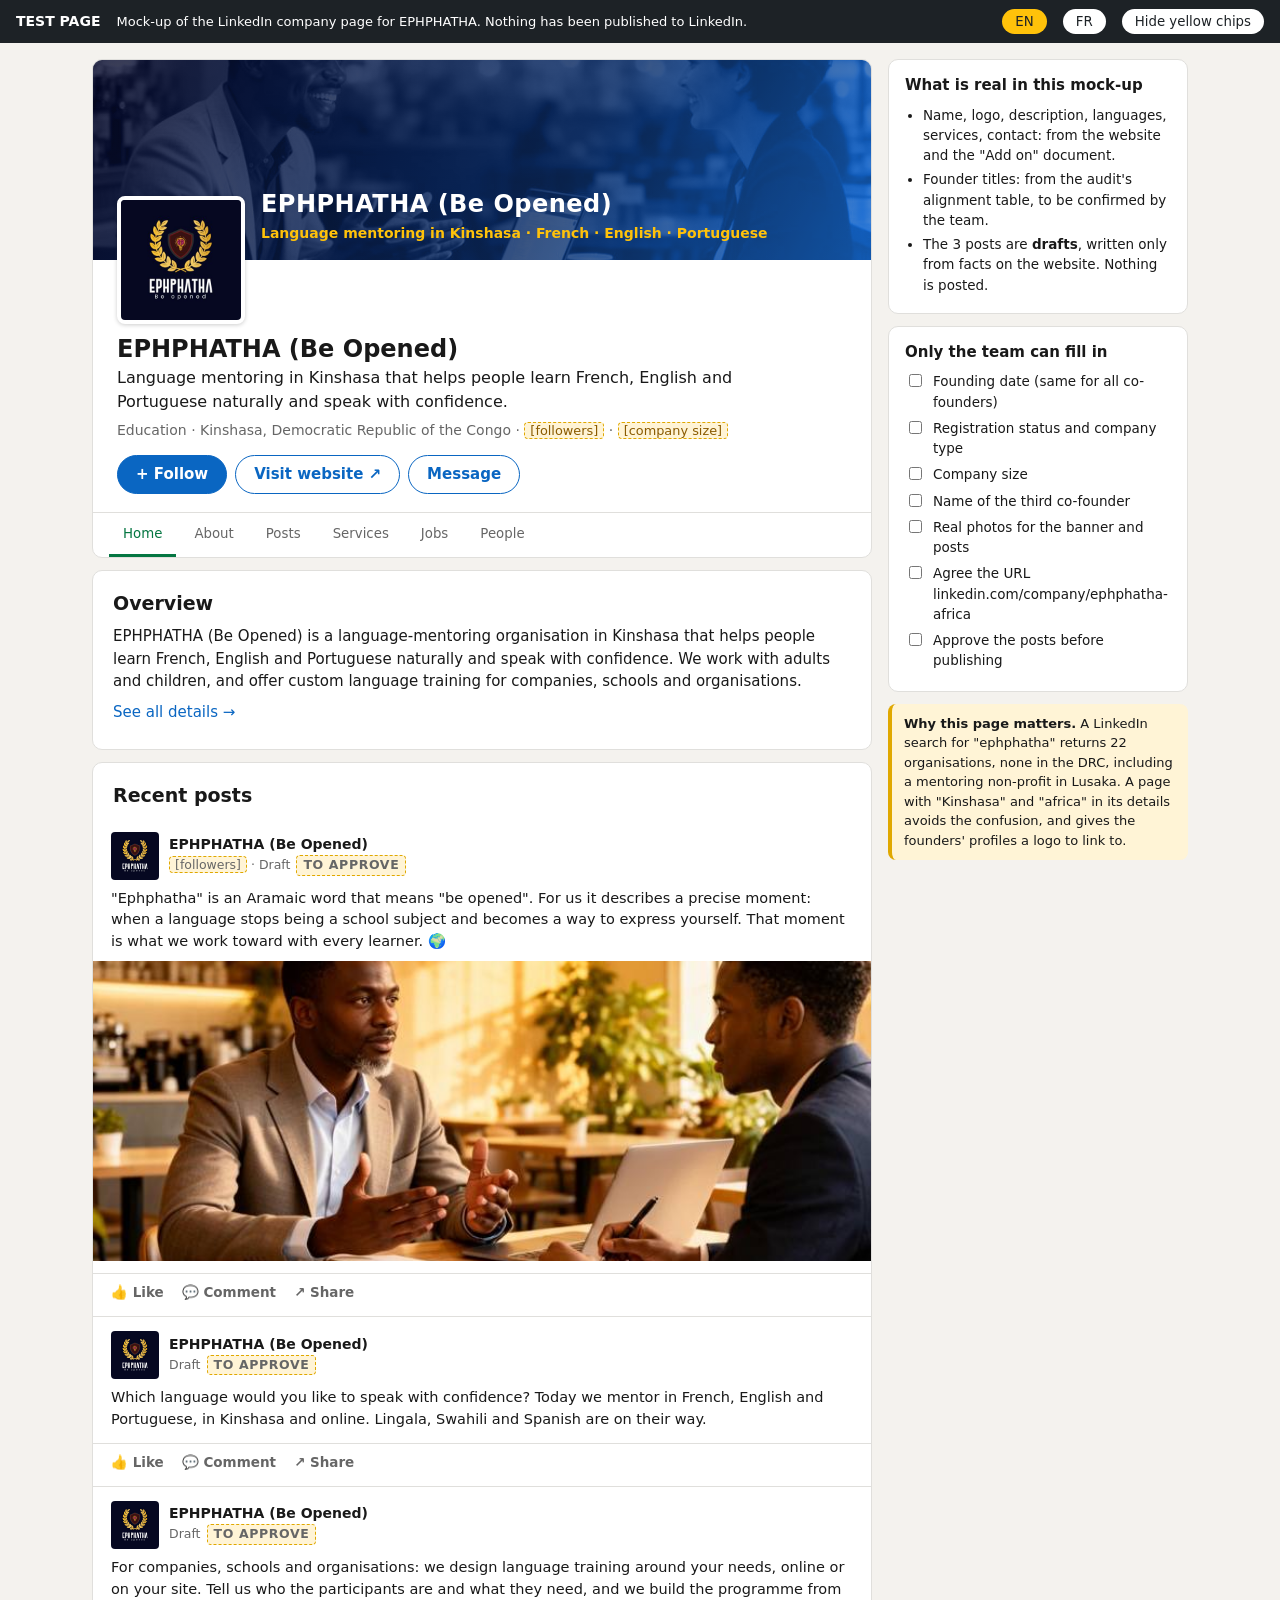
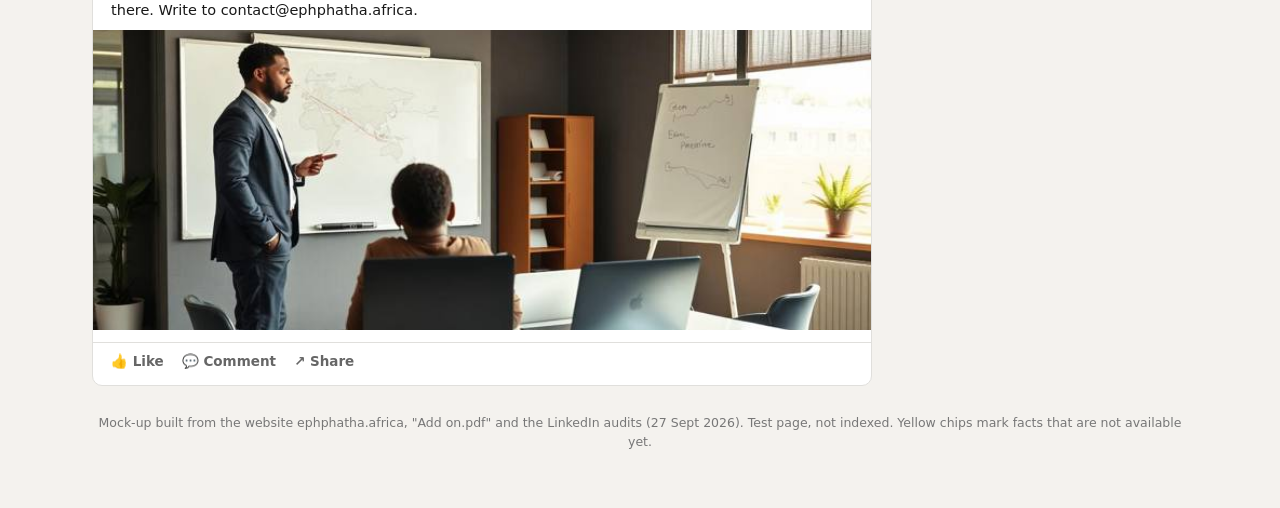
==== lip/index.html @ d029c99e "Add LinkedIn company page mock-up (lip)" ====
<!doctype html>
<html lang="en">
<head>
<meta charset="utf-8">
<meta name="viewport" content="width=device-width, initial-scale=1">
<meta name="robots" content="noindex,nofollow">
<title>[TEST] EPHPHATHA LinkedIn Page</title>
<style>
:root{
  --bg:#f4f2ee; --card:#fff; --ink:#191919; --muted:#666; --line:#e0dfdc;
  --li:#0a66c2; --li-dark:#004182; --li-soft:#e8f3ff;
  --navy:#050824; --gold:#ffc20a;
  --tbd:#8a5a00; --tbd-soft:#fff4d6; --tbd-line:#e0a800;
  --ok:#1a7f45; --ok-soft:#e6f4ec;
}
*{box-sizing:border-box}
html{scroll-behavior:smooth}
body{margin:0;background:var(--bg);color:var(--ink);font:15px/1.5 -apple-system,"Segoe UI",system-ui,Roboto,Helvetica,Arial,sans-serif}
a{color:var(--li);text-decoration:none}
[data-l]{display:none}
html[lang=en] [data-l=en],html[lang=fr] [data-l=fr]{display:inline}
html[lang=en] div[data-l=en],html[lang=fr] div[data-l=fr],
html[lang=en] p[data-l=en],html[lang=fr] p[data-l=fr],
html[lang=en] ul[data-l=en],html[lang=fr] ul[data-l=fr]{display:block}
/* test bar */
.bar{position:sticky;top:0;z-index:50;background:#1d2226;color:#fff;padding:9px 16px;display:flex;flex-wrap:wrap;gap:8px 16px;align-items:center;font-size:13px}
.bar b{font-size:14px}
.bar .sp{flex:1}
.bar button{background:#fff;color:#1d2226;border:0;border-radius:999px;padding:5px 13px;font:600 13px inherit;font-family:inherit;cursor:pointer}
.bar button[aria-pressed=true]{background:var(--gold)}
.bar button:focus-visible,.tab:focus-visible,.btn:focus-visible,a:focus-visible{outline:3px solid var(--gold);outline-offset:2px}
.wrap{max-width:1128px;margin:0 auto;padding:16px 16px 56px;display:grid;grid-template-columns:minmax(0,1fr) 300px;gap:16px;align-items:start}
@media(max-width:900px){.wrap{grid-template-columns:minmax(0,1fr)}}
main,aside{min-width:0}
.card{background:var(--card);border:1px solid var(--line);border-radius:10px;overflow:hidden;margin-bottom:12px}
.pad{padding:18px 20px}
.card h2{margin:0 0 8px;font-size:19px;font-weight:600}
/* chips */
.tbd{background:var(--tbd-soft);border:1px dashed var(--tbd-line);color:var(--tbd);border-radius:4px;padding:0 5px;font-size:.92em}
body.clean .tbd{background:none;border:0;color:inherit;padding:0}
/* header */
.banner{height:200px;position:relative;background:linear-gradient(120deg,#050824 0%,#0b2a5e 60%,#176ad0 100%);overflow:hidden}
.banner img.ph{position:absolute;inset:0;width:100%;height:100%;object-fit:cover;opacity:.22;mix-blend-mode:luminosity}
.banner .txt{position:absolute;left:168px;right:20px;bottom:16px;color:#fff}
.banner .t1{font-size:24px;font-weight:700;letter-spacing:.02em;line-height:1.2}
.banner .t2{color:var(--gold);font-weight:600;font-size:14px;margin-top:4px}
@media(max-width:560px){.banner{height:130px}.banner .txt{left:20px;right:20px;bottom:auto;top:14px}.banner .t1{font-size:17px}.banner .t2{display:none}.logo{width:104px;height:104px;margin-top:-52px}}
.head{padding:0 24px 18px;position:relative}
.logo{width:128px;height:128px;border-radius:8px;border:4px solid #fff;margin-top:-64px;background:var(--navy);display:block;box-shadow:0 1px 4px rgba(0,0,0,.2)}
.head h1{font-size:24px;margin:10px 0 2px;font-weight:600;line-height:1.25}
.head .tag{font-size:16px;max-width:700px}
.head .meta{color:var(--muted);font-size:14px;margin-top:6px}
.btns{display:flex;flex-wrap:wrap;gap:8px;margin-top:14px}
.btn{border-radius:999px;padding:7px 18px;font-weight:600;font-size:15px;border:1px solid var(--li);color:var(--li);background:#fff;font-family:inherit;cursor:pointer}
.btn.p{background:var(--li);color:#fff}
.btn:hover{background:var(--li-soft)} .btn.p:hover{background:var(--li-dark)}
.tabs{display:flex;gap:4px;padding:0 16px;border-top:1px solid var(--line);overflow-x:auto}
.tab{background:none;border:0;border-bottom:3px solid transparent;padding:13px 14px;font:600 15px inherit;font-family:inherit;color:var(--muted);cursor:pointer;white-space:nowrap}
.tab[aria-selected=true]{color:#057642;border-color:#057642}
.panel[hidden]{display:none}
/* content */
.about p{margin:8px 0}
dl.facts{display:grid;grid-template-columns:150px 1fr;gap:10px 14px;margin:12px 0 0;font-size:14.5px}
dl.facts dt{font-weight:600} dl.facts dd{margin:0}
@media(max-width:560px){dl.facts{grid-template-columns:1fr;gap:2px}dl.facts dd{margin-bottom:8px}}
.pill{display:inline-block;border:1px solid #c6c4c0;border-radius:999px;padding:2px 12px;margin:3px 5px 3px 0;font-size:13.5px;font-weight:600}
.pill.soon{color:#777;font-weight:400;border-style:dashed}
.post{padding:14px 18px;border-top:1px solid var(--line)}
.post:first-of-type{border-top:0}
.ph-h{display:flex;gap:10px;align-items:center;margin-bottom:8px}
.ph-h img{width:48px;height:48px;border-radius:4px}
.ph-h b{display:block;font-size:14px;line-height:1.3} .ph-h span{font-size:12.5px;color:var(--muted)}
.draft{display:inline-block;font-size:11px;font-weight:700;letter-spacing:.05em;text-transform:uppercase;background:var(--tbd-soft);color:var(--tbd);border:1px dashed var(--tbd-line);border-radius:4px;padding:0 6px;margin-left:6px}
.post p{margin:6px 0;font-size:14.5px}
.post img.pic{width:calc(100% + 36px);margin:8px -18px 0;display:block;max-height:300px;object-fit:cover}
.react{display:flex;gap:18px;border-top:1px solid var(--line);margin:12px -18px 0;padding:8px 18px 0;font-size:13.5px;color:var(--muted);font-weight:600}
.svc{display:grid;grid-template-columns:repeat(auto-fit,minmax(240px,1fr));gap:12px}
.svc div.s{border:1px solid var(--line);border-radius:8px;padding:12px 14px;font-size:14px}
.svc b{display:block;font-size:15px;margin-bottom:2px}
.svc .st{display:inline-block;font-size:11.5px;font-weight:700;border-radius:999px;padding:0 9px;margin-top:6px}
.st.on{background:var(--ok-soft);color:var(--ok)} .st.off{background:#eee;color:#666}
.people{display:grid;grid-template-columns:repeat(auto-fit,minmax(200px,1fr));gap:12px}
.pp{border:1px solid var(--line);border-radius:8px;padding:14px;text-align:center;font-size:13.5px}
.av{width:72px;height:72px;border-radius:50%;background:#cfd8e3;margin:0 auto 8px;display:grid;place-items:center;font-weight:700;color:#5b6b7c;font-size:22px}
.pp b{display:block;font-size:15px}
.jobs{text-align:center;padding:18px 10px;color:var(--muted)}
/* sidebar */
aside .card{padding:14px 16px;font-size:13.5px}
aside h3{margin:0 0 8px;font-size:15px}
aside ul{margin:0;padding-left:18px} aside li{margin:4px 0}
.note{border-left:4px solid var(--li);background:var(--li-soft);border-radius:8px;padding:10px 12px;font-size:13px;margin-bottom:10px}
.note.y{border-color:var(--tbd-line);background:var(--tbd-soft)}
.check{list-style:none;padding:0 !important}
.check label{display:flex;gap:8px;cursor:pointer;margin:6px 0;align-items:flex-start}
.check input{margin-top:3px;accent-color:var(--li)}
.check input:checked+span{color:#888;text-decoration:line-through}
footer{grid-column:1/-1;text-align:center;color:#777;font-size:12.5px}
</style>
</head>
<body>

<div class="bar">
  <b>TEST PAGE</b>
  <span><span data-l="en">Mock-up of the LinkedIn company page for EPHPHATHA. Nothing has been published to LinkedIn.</span><span data-l="fr">Maquette de la page entreprise LinkedIn d'EPHPHATHA. Rien n'a été publié sur LinkedIn.</span></span>
  <span class="sp"></span>
  <button type="button" id="lEn" aria-pressed="true">EN</button>
  <button type="button" id="lFr" aria-pressed="false">FR</button>
  <button type="button" id="clean" aria-pressed="false"><span data-l="en">Hide yellow chips</span><span data-l="fr">Masquer les puces jaunes</span></button>
</div>

<div class="wrap">
<main>

<!-- ============ HEADER ============ -->
<div class="card">
  <div class="banner">
    <img class="ph" src="[data-uri]" alt="">
    <div class="txt">
      <div class="t1">EPHPHATHA (Be Opened)</div>
      <div class="t2"><span data-l="en">Language mentoring in Kinshasa · French · English · Portuguese</span><span data-l="fr">Mentorat linguistique à Kinshasa · Français · Anglais · Portugais</span></div>
    </div>
  </div>
  <div class="head">
    <img class="logo" src="[data-uri]" alt="EPHPHATHA logo: gold laurel wreath around a shield with a lightbulb-brain">
    <h1>EPHPHATHA (Be Opened)</h1>
    <div class="tag"><span data-l="en">Language mentoring in Kinshasa that helps people learn French, English and Portuguese naturally and speak with confidence.</span><span data-l="fr">Mentorat linguistique à Kinshasa qui aide chacun à apprendre le français, l'anglais et le portugais naturellement et à s'exprimer avec confiance.</span></div>
    <div class="meta"><span data-l="en">Education · Kinshasa, Democratic Republic of the Congo · </span><span data-l="fr">Éducation · Kinshasa, République démocratique du Congo · </span><span class="tbd">[<span data-l="en">followers</span><span data-l="fr">abonnés</span>]</span> · <span class="tbd">[<span data-l="en">company size</span><span data-l="fr">taille</span>]</span></div>
    <div class="btns">
      <button class="btn p" type="button"><span data-l="en">+ Follow</span><span data-l="fr">+ Suivre</span></button>
      <a class="btn" href="#" onclick="return false"><span data-l="en">Visit website ↗</span><span data-l="fr">Visiter le site ↗</span></a>
      <button class="btn" type="button"><span data-l="en">Message</span><span data-l="fr">Message</span></button>
    </div>
  </div>
  <div class="tabs" role="tablist">
    <button class="tab" role="tab" id="t-home" aria-selected="true" aria-controls="p-home" type="button"><span data-l="en">Home</span><span data-l="fr">Accueil</span></button>
    <button class="tab" role="tab" id="t-about" aria-selected="false" aria-controls="p-about" tabindex="-1" type="button"><span data-l="en">About</span><span data-l="fr">À propos</span></button>
    <button class="tab" role="tab" id="t-posts" aria-selected="false" aria-controls="p-posts" tabindex="-1" type="button">Posts</button>
    <button class="tab" role="tab" id="t-svc" aria-selected="false" aria-controls="p-svc" tabindex="-1" type="button"><span data-l="en">Services</span><span data-l="fr">Services</span></button>
    <button class="tab" role="tab" id="t-jobs" aria-selected="false" aria-controls="p-jobs" tabindex="-1" type="button"><span data-l="en">Jobs</span><span data-l="fr">Emplois</span></button>
    <button class="tab" role="tab" id="t-people" aria-selected="false" aria-controls="p-people" tabindex="-1" type="button"><span data-l="en">People</span><span data-l="fr">Personnes</span></button>
  </div>
</div>

<!-- ============ HOME ============ -->
<section class="panel" id="p-home" role="tabpanel" aria-labelledby="t-home">
  <div class="card pad about">
    <h2><span data-l="en">Overview</span><span data-l="fr">Présentation</span></h2>
    <p data-l="en">EPHPHATHA (Be Opened) is a language-mentoring organisation in Kinshasa that helps people learn French, English and Portuguese naturally and speak with confidence. We work with adults and children, and offer custom language training for companies, schools and organisations.</p>
    <p data-l="fr">EPHPHATHA (« Sois ouvert ») est une organisation de mentorat linguistique à Kinshasa qui aide chacun à apprendre le français, l'anglais et le portugais naturellement et à s'exprimer avec confiance. Nous accompagnons les adultes comme les enfants, et proposons des formations sur mesure aux entreprises, écoles et organisations.</p>
    <p><a href="#" data-go="about"><span data-l="en">See all details →</span><span data-l="fr">Voir tous les détails →</span></a></p>
  </div>
  <div class="card">
    <div class="pad" style="padding-bottom:0"><h2><span data-l="en">Recent posts</span><span data-l="fr">Publications récentes</span></h2></div>
    <div id="homeposts"></div>
  </div>
</section>

<!-- ============ ABOUT ============ -->
<section class="panel" id="p-about" role="tabpanel" aria-labelledby="t-about" hidden>
  <div class="card pad about">
    <h2><span data-l="en">About us</span><span data-l="fr">À propos</span></h2>
    <p data-l="en">EPHPHATHA is an Aramaic word meaning "be opened". It names what we want for every learner: the moment a language stops being a school subject and becomes a way to express yourself.</p>
    <p data-l="fr">Ephphatha est un mot araméen qui signifie « ouvre-toi ». Il dit ce que nous cherchons à provoquer chez chaque apprenant : le moment où la langue cesse d'être une matière pour devenir une manière de s'exprimer.</p>
    <p data-l="en"><b>Our approach:</b> we build on the acquisition instinct that let us learn our first language as children, together with autonomy, confidence and the technology tools available today.</p>
    <p data-l="fr"><b>Notre approche :</b> nous nous appuyons sur l'instinct d'acquisition, celui qui nous a permis d'apprendre notre première langue enfants, sur l'autonomie, la confiance et les outils technologiques disponibles.</p>
    <dl class="facts">
      <dt><span data-l="en">Website</span><span data-l="fr">Site web</span></dt><dd><a href="#" onclick="return false">ephphatha.africa</a></dd>
      <dt><span data-l="en">Industry</span><span data-l="fr">Secteur</span></dt><dd><span data-l="en">Education</span><span data-l="fr">Éducation</span></dd>
      <dt><span data-l="en">Company size</span><span data-l="fr">Taille</span></dt><dd><span class="tbd">[<span data-l="en">to fill in: e.g. 2–10 employees</span><span data-l="fr">à compléter : p. ex. 2-10 employés</span>]</span></dd>
      <dt><span data-l="en">Headquarters</span><span data-l="fr">Siège</span></dt><dd>Kinshasa, <span data-l="en">Democratic Republic of the Congo</span><span data-l="fr">RD Congo</span></dd>
      <dt><span data-l="en">Founded</span><span data-l="fr">Fondée</span></dt><dd><span class="tbd">[<span data-l="en">date to agree between the founders</span><span data-l="fr">date à convenir entre les fondateurs</span>]</span></dd>
      <dt><span data-l="en">Type</span><span data-l="fr">Type</span></dt><dd><span class="tbd">[<span data-l="en">e.g. Privately held · confirm registration status</span><span data-l="fr">p. ex. Société privée · confirmer le statut d'enregistrement</span>]</span></dd>
      <dt><span data-l="en">Languages taught</span><span data-l="fr">Langues enseignées</span></dt>
      <dd><span class="pill">Français</span><span class="pill">English</span><span class="pill">Português</span><span class="pill soon">Lingala (<span data-l="en">soon</span><span data-l="fr">bientôt</span>)</span><span class="pill soon">Swahili (<span data-l="en">soon</span><span data-l="fr">bientôt</span>)</span><span class="pill soon">Español (<span data-l="en">soon</span><span data-l="fr">bientôt</span>)</span></dd>
      <dt><span data-l="en">Specialties</span><span data-l="fr">Domaines</span></dt>
      <dd><span data-l="en">Language mentoring · Language coaching · Corporate language training · French · English · Portuguese</span><span data-l="fr">Mentorat linguistique · Coaching linguistique · Formation linguistique en entreprise · Français · Anglais · Portugais</span></dd>
      <dt><span data-l="en">Contact</span><span data-l="fr">Contact</span></dt><dd>contact@ephphatha.africa · +243 823 960 150 · WhatsApp</dd>
    </dl>
  </div>
</section>

<!-- ============ POSTS ============ -->
<section class="panel" id="p-posts" role="tabpanel" aria-labelledby="t-posts" hidden>
  <div class="card"><div class="pad" style="padding-bottom:0"><h2>Posts</h2></div><div id="allposts"></div></div>
</section>

<!-- ============ SERVICES ============ -->
<section class="panel" id="p-svc" role="tabpanel" aria-labelledby="t-svc" hidden>
  <div class="card pad">
    <h2><span data-l="en">Services</span><span data-l="fr">Services</span></h2>
    <div class="svc">
      <div class="s"><b>Mentorship &amp; Coaching</b><span data-l="en">Individual mentoring, 45–60 minute sessions adapted to your level and goals. Free first contact.</span><span data-l="fr">Accompagnement individuel, séances de 45 à 60 minutes adaptées à votre niveau et à vos objectifs. Première prise de contact gratuite.</span><br><span class="st on"><span data-l="en">Available</span><span data-l="fr">Disponible</span></span></div>
      <div class="s"><b><span data-l="en">External training</span><span data-l="fr">Formations externes</span></b><span data-l="en">Custom language training for companies, schools and organisations, online or on site.</span><span data-l="fr">Formations linguistiques sur mesure pour entreprises, écoles et organisations, en ligne ou sur site.</span><br><span class="st on"><span data-l="en">Available</span><span data-l="fr">Disponible</span></span></div>
      <div class="s"><b><span data-l="en">Practice club</span><span data-l="fr">Club de pratique</span></b><span data-l="en">Group practice around current events, games and debates.</span><span data-l="fr">Pratique en groupe : actualité, jeux et débats.</span><br><span class="st off"><span data-l="en">Coming soon</span><span data-l="fr">Bientôt</span></span></div>
      <div class="s"><b><span data-l="en">Group training</span><span data-l="fr">Formations collectives</span></b><span data-l="en">Interactive seminars that mix presentations and discussion.</span><span data-l="fr">Séminaires interactifs entre présentations et débats.</span><br><span class="st off"><span data-l="en">Coming soon</span><span data-l="fr">Bientôt</span></span></div>
      <div class="s"><b><span data-l="en">Events</span><span data-l="fr">Événements</span></b><span data-l="en">Talks, workshops and round tables around languages.</span><span data-l="fr">Conférences, ateliers et tables rondes autour des langues.</span><br><span class="st off"><span data-l="en">Coming soon</span><span data-l="fr">Bientôt</span></span></div>
      <div class="s"><b><span data-l="en">Volunteering &amp; partnerships</span><span data-l="fr">Bénévolat &amp; partenariat</span></b><span data-l="en">For people, institutions and companies who share our goals.</span><span data-l="fr">Pour les personnes, institutions et entreprises qui partagent nos objectifs.</span><br><span class="st off"><span data-l="en">Coming soon</span><span data-l="fr">Bientôt</span></span></div>
    </div>
  </div>
</section>

<!-- ============ JOBS ============ -->
<section class="panel" id="p-jobs" role="tabpanel" aria-labelledby="t-jobs" hidden>
  <div class="card pad jobs">
    <h2><span data-l="en">Jobs</span><span data-l="fr">Emplois</span></h2>
    <span data-l="en">No open positions at the moment. Interested in volunteering or partnering? Write to contact@ephphatha.africa.</span><span data-l="fr">Aucune offre ouverte pour le moment. Envie de devenir bénévole ou partenaire ? Écrivez à contact@ephphatha.africa.</span>
  </div>
</section>

<!-- ============ PEOPLE ============ -->
<section class="panel" id="p-people" role="tabpanel" aria-labelledby="t-people" hidden>
  <div class="card pad">
    <h2><span data-l="en">People</span><span data-l="fr">Personnes</span></h2>
    <div class="people">
      <div class="pp"><div class="av">OT</div><b>Othniel Tshilumba</b><span data-l="en">Founder &amp; CEO</span><span data-l="fr">Fondateur &amp; CEO</span></div>
      <div class="pp"><div class="av">JG</div><b>Jean Grâce MUKUBWA</b><span data-l="en">Co-Founder &amp; COO</span><span data-l="fr">Co-fondateur &amp; COO</span></div>
      <div class="pp"><div class="av">?</div><b class="tbd">[<span data-l="en">name to add</span><span data-l="fr">nom à ajouter</span>]</b><span data-l="en">Co-Founder &amp; CFO</span><span data-l="fr">Co-fondateur &amp; CFO</span></div>
    </div>
    <p style="font-size:13px;color:var(--muted);margin:12px 0 0"><span data-l="en">People appear here once their LinkedIn experience entry is linked to this page. Titles to be agreed by the founders.</span><span data-l="fr">Les personnes apparaissent ici quand leur expérience LinkedIn est reliée à cette page. Titres à valider par les fondateurs.</span></p>
  </div>
</section>

</main>

<aside>
  <div class="card">
    <h3><span data-l="en">What is real in this mock-up</span><span data-l="fr">Ce qui est réel dans cette maquette</span></h3>
    <ul>
      <li><span data-l="en">Name, logo, description, languages, services, contact: from the website and the "Add on" document.</span><span data-l="fr">Nom, logo, description, langues, services, contact : issus du site et du document « Add on ».</span></li>
      <li><span data-l="en">Founder titles: from the audit's alignment table, to be confirmed by the team.</span><span data-l="fr">Titres des fondateurs : issus du tableau d'alignement de l'audit, à confirmer par l'équipe.</span></li>
      <li><span data-l="en">The 3 posts are <b>drafts</b>, written only from facts on the website. Nothing is posted.</span><span data-l="fr">Les 3 publications sont des <b>brouillons</b>, écrits uniquement à partir de faits du site. Rien n'est publié.</span></li>
    </ul>
  </div>
  <div class="card">
    <h3><span data-l="en">Only the team can fill in</span><span data-l="fr">Seule l'équipe peut compléter</span></h3>
    <ul class="check" id="todo">
      <li><label><input type="checkbox"><span><span data-l="en">Founding date (same for all co-founders)</span><span data-l="fr">Date de fondation (la même pour tous les cofondateurs)</span></span></label></li>
      <li><label><input type="checkbox"><span><span data-l="en">Registration status and company type</span><span data-l="fr">Statut d'enregistrement et type de société</span></span></label></li>
      <li><label><input type="checkbox"><span><span data-l="en">Company size</span><span data-l="fr">Taille de l'entreprise</span></span></label></li>
      <li><label><input type="checkbox"><span><span data-l="en">Name of the third co-founder</span><span data-l="fr">Nom du troisième cofondateur</span></span></label></li>
      <li><label><input type="checkbox"><span><span data-l="en">Real photos for the banner and posts</span><span data-l="fr">Vraies photos pour la bannière et les publications</span></span></label></li>
      <li><label><input type="checkbox"><span><span data-l="en">Agree the URL linkedin.com/company/ephphatha-africa</span><span data-l="fr">Valider l'URL linkedin.com/company/ephphatha-africa</span></span></label></li>
      <li><label><input type="checkbox"><span><span data-l="en">Approve the posts before publishing</span><span data-l="fr">Valider les publications avant de les poster</span></span></label></li>
    </ul>
  </div>
  <div class="note y"><span data-l="en"><b>Why this page matters.</b> A LinkedIn search for "ephphatha" returns 22 organisations, none in the DRC, including a mentoring non-profit in Lusaka. A page with "Kinshasa" and "africa" in its details avoids the confusion, and gives the founders' profiles a logo to link to.</span><span data-l="fr"><b>Pourquoi cette page compte.</b> Une recherche « ephphatha » sur LinkedIn renvoie 22 organisations, aucune en RDC, dont une association de mentorat à Lusaka. Une page mentionnant « Kinshasa » et « africa » évite la confusion et donne aux profils des fondateurs un logo vers lequel pointer.</span></div>
</aside>

<footer><span data-l="en">Mock-up built from the website ephphatha.africa, "Add on.pdf" and the LinkedIn audits (27 Sept 2026). Test page, not indexed. Yellow chips mark facts that are not available yet.</span><span data-l="fr">Maquette construite à partir du site ephphatha.africa, du document « Add on.pdf » et des audits LinkedIn (27 sept. 2026). Page de test, non indexée. Les puces jaunes signalent les informations pas encore disponibles.</span></footer>
</div>

<template id="posts">
  <div class="post">
    <div class="ph-h"><img src="[data-uri]" alt=""><div><b>EPHPHATHA (Be Opened)</b><span><span class="tbd">[<span data-l="en">followers</span><span data-l="fr">abonnés</span>]</span> · <span data-l="en">Draft</span><span data-l="fr">Brouillon</span><span class="draft"><span data-l="en">to approve</span><span data-l="fr">à valider</span></span></span></div></div>
    <p data-l="en">"Ephphatha" is an Aramaic word that means "be opened". For us it describes a precise moment: when a language stops being a school subject and becomes a way to express yourself. That moment is what we work toward with every learner. 🌍</p>
    <p data-l="fr">« Ephphatha » est un mot araméen qui signifie « ouvre-toi ». Pour nous, il décrit un moment précis : quand la langue cesse d'être une matière scolaire pour devenir une manière de s'exprimer. C'est ce moment que nous cherchons à provoquer chez chaque apprenant. 🌍</p>
    <img class="pic" src="[data-uri]" alt="">
    <div class="react"><span>👍 Like</span><span>💬 <span data-l="en">Comment</span><span data-l="fr">Commenter</span></span><span>↗ <span data-l="en">Share</span><span data-l="fr">Partager</span></span></div>
  </div>
  <div class="post">
    <div class="ph-h"><img src="[data-uri]" alt=""><div><b>EPHPHATHA (Be Opened)</b><span><span data-l="en">Draft</span><span data-l="fr">Brouillon</span><span class="draft"><span data-l="en">to approve</span><span data-l="fr">à valider</span></span></span></div></div>
    <p data-l="en">Which language would you like to speak with confidence? Today we mentor in French, English and Portuguese, in Kinshasa and online. Lingala, Swahili and Spanish are on their way.</p>
    <p data-l="fr">Quelle langue aimeriez-vous parler avec confiance ? Aujourd'hui, nous accompagnons en français, en anglais et en portugais, à Kinshasa et en ligne. Le lingala, le swahili et l'espagnol arrivent bientôt.</p>
    <div class="react"><span>👍 Like</span><span>💬 <span data-l="en">Comment</span><span data-l="fr">Commenter</span></span><span>↗ <span data-l="en">Share</span><span data-l="fr">Partager</span></span></div>
  </div>
  <div class="post">
    <div class="ph-h"><img src="[data-uri]" alt=""><div><b>EPHPHATHA (Be Opened)</b><span><span data-l="en">Draft</span><span data-l="fr">Brouillon</span><span class="draft"><span data-l="en">to approve</span><span data-l="fr">à valider</span></span></span></div></div>
    <p data-l="en">For companies, schools and organisations: we design language training around your needs, online or on your site. Tell us who the participants are and what they need, and we build the programme from there. Write to contact@ephphatha.africa.</p>
    <p data-l="fr">Pour les entreprises, écoles et organisations : nous concevons une formation linguistique à partir de vos besoins, en ligne ou sur votre site. Dites-nous qui sont les participants et ce dont ils ont besoin, nous construisons le programme à partir de là. Écrivez à contact@ephphatha.africa.</p>
    <img class="pic" src="[data-uri]" alt="">
    <div class="react"><span>👍 Like</span><span>💬 <span data-l="en">Comment</span><span data-l="fr">Commenter</span></span><span>↗ <span data-l="en">Share</span><span data-l="fr">Partager</span></span></div>
  </div>
</template>

<script>
(function(){
  var h=document.documentElement;
  function lang(l){h.lang=l;document.getElementById('lEn').setAttribute('aria-pressed',l==='en');document.getElementById('lFr').setAttribute('aria-pressed',l==='fr');try{localStorage.setItem('epl',l)}catch(e){}}
  document.getElementById('lEn').onclick=function(){lang('en')};
  document.getElementById('lFr').onclick=function(){lang('fr')};
  try{var s=localStorage.getItem('epl');if(s==='fr')lang('fr')}catch(e){}
  var cb=document.getElementById('clean');
  cb.onclick=function(){var on=document.body.classList.toggle('clean');cb.setAttribute('aria-pressed',on)};
  // posts
  var t=document.getElementById('posts');
  ['homeposts','allposts'].forEach(function(id){document.getElementById(id).appendChild(t.content.cloneNode(true))});
  // tabs
  var tabs=[].slice.call(document.querySelectorAll('.tab'));
  function show(tab){
    tabs.forEach(function(x){var on=x===tab;x.setAttribute('aria-selected',on);x.tabIndex=on?0:-1;document.getElementById(x.getAttribute('aria-controls')).hidden=!on});
  }
  tabs.forEach(function(x,i){
    x.onclick=function(){show(x)};
    x.onkeydown=function(e){var n=e.key==='ArrowRight'?1:e.key==='ArrowLeft'?-1:0;if(n){var y=tabs[(i+n+tabs.length)%tabs.length];y.focus();show(y);e.preventDefault()}};
  });
  document.querySelector('[data-go=about]').onclick=function(e){e.preventDefault();show(document.getElementById('t-about'))};
  // checklist
  var K='ep-li-todo',bx=[].slice.call(document.querySelectorAll('#todo input')),sv=[];
  try{sv=JSON.parse(localStorage.getItem(K)||'[]')}catch(e){}
  bx.forEach(function(c,i){c.checked=!!sv[i];c.onchange=function(){try{localStorage.setItem(K,JSON.stringify(bx.map(function(x){return x.checked})))}catch(e){}}});
})();
</script>
</body>
</html>
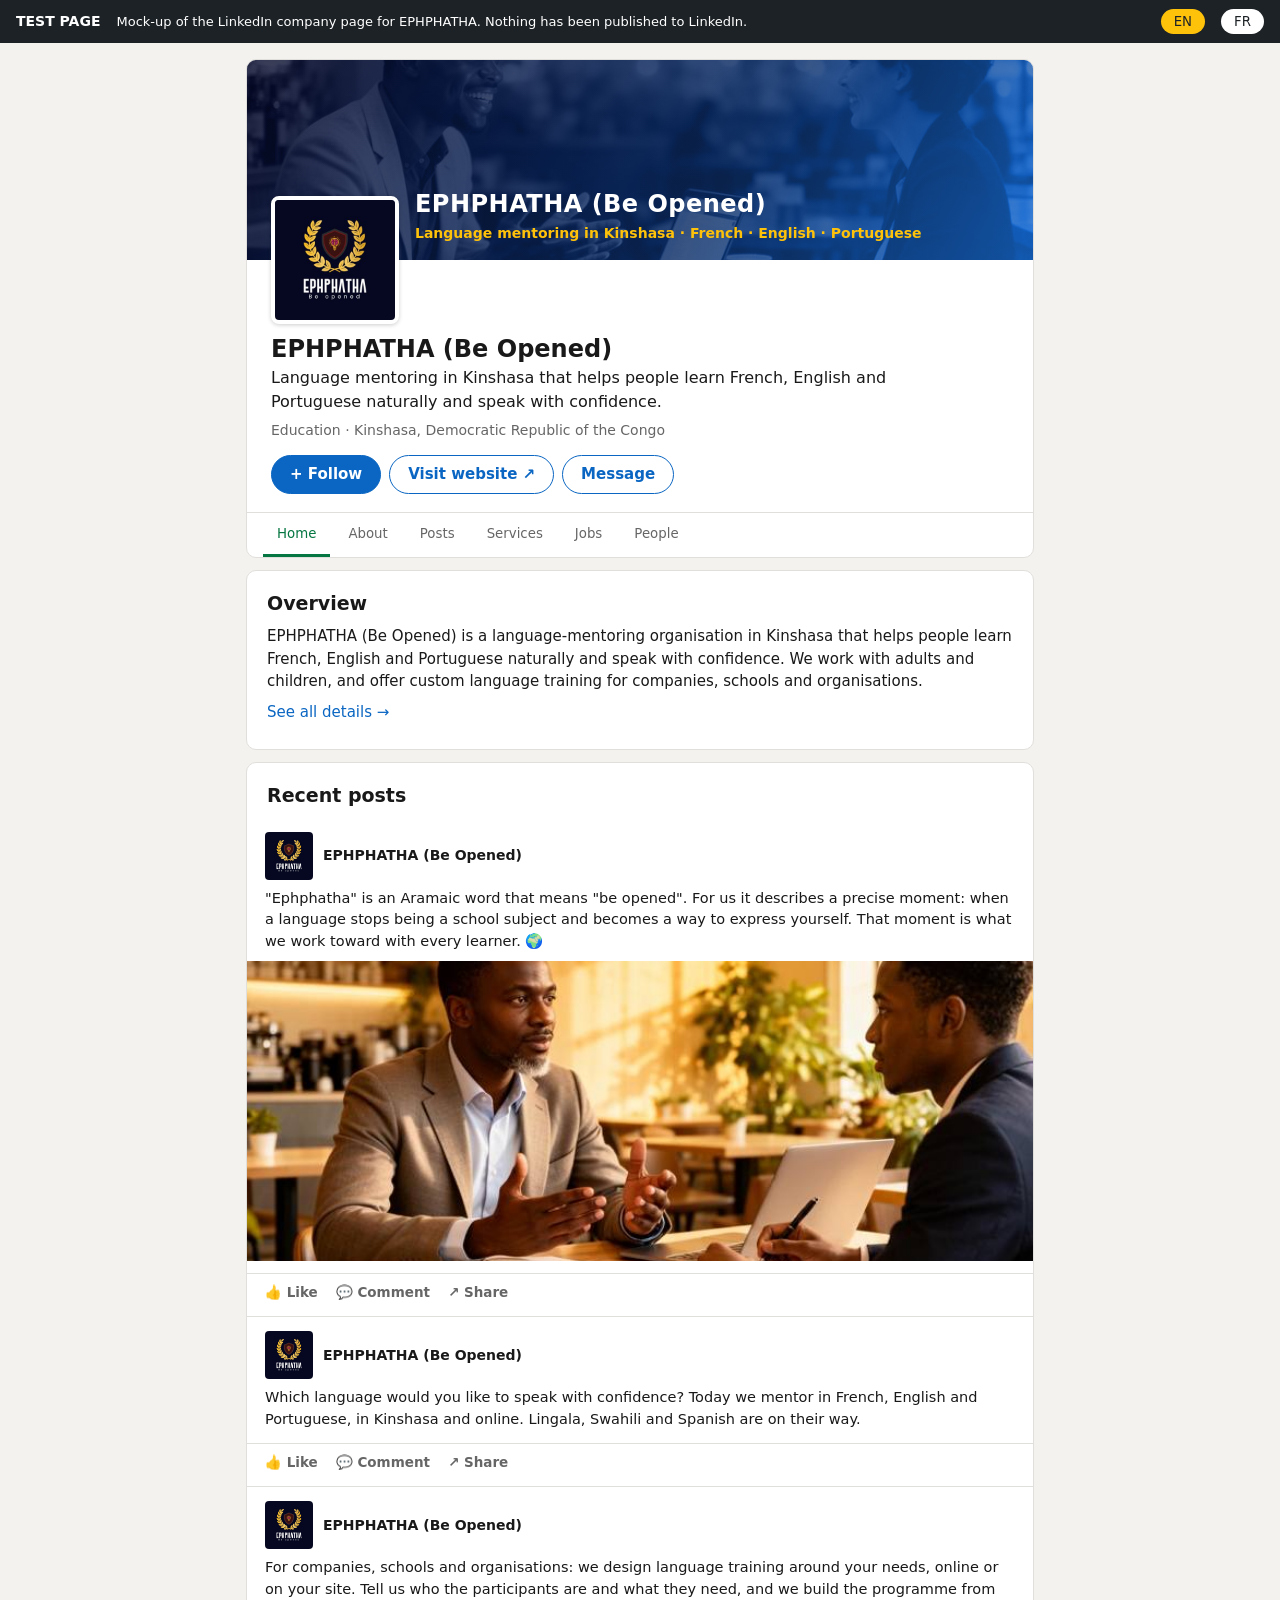
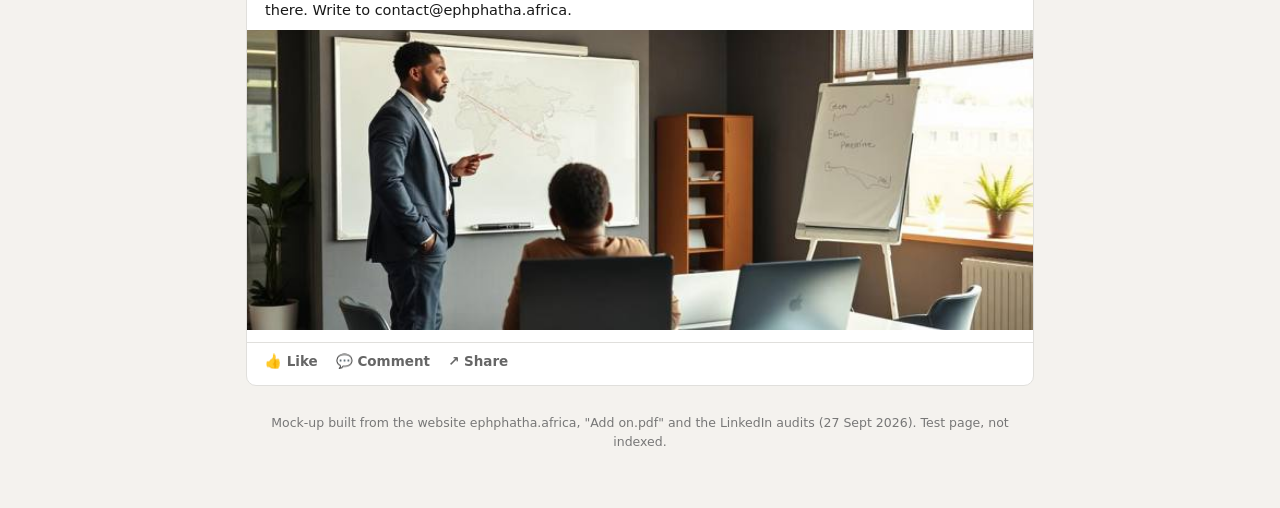
==== commit 0862bd7d: "lip: remove sidebar, yellow placeholders and draft chips" ====
--- a/lip/index.html
+++ b/lip/index.html
@@ -29,7 +29,7 @@
 .bar button{background:#fff;color:#1d2226;border:0;border-radius:999px;padding:5px 13px;font:600 13px inherit;font-family:inherit;cursor:pointer}
 .bar button[aria-pressed=true]{background:var(--gold)}
 .bar button:focus-visible,.tab:focus-visible,.btn:focus-visible,a:focus-visible{outline:3px solid var(--gold);outline-offset:2px}
-.wrap{max-width:1128px;margin:0 auto;padding:16px 16px 56px;display:grid;grid-template-columns:minmax(0,1fr) 300px;gap:16px;align-items:start}
+.wrap{max-width:820px;margin:0 auto;padding:16px 16px 56px;display:grid;grid-template-columns:minmax(0,1fr);gap:16px;align-items:start}
 @media(max-width:900px){.wrap{grid-template-columns:minmax(0,1fr)}}
 main,aside{min-width:0}
 .card{background:var(--card);border:1px solid var(--line);border-radius:10px;overflow:hidden;margin-bottom:12px}
@@ -105,7 +105,6 @@
   <span class="sp"></span>
   <button type="button" id="lEn" aria-pressed="true">EN</button>
   <button type="button" id="lFr" aria-pressed="false">FR</button>
-  <button type="button" id="clean" aria-pressed="false"><span data-l="en">Hide yellow chips</span><span data-l="fr">Masquer les puces jaunes</span></button>
 </div>
 
 <div class="wrap">
@@ -124,7 +123,7 @@
     <img class="logo" src="[data-uri]" alt="EPHPHATHA logo: gold laurel wreath around a shield with a lightbulb-brain">
     <h1>EPHPHATHA (Be Opened)</h1>
     <div class="tag"><span data-l="en">Language mentoring in Kinshasa that helps people learn French, English and Portuguese naturally and speak with confidence.</span><span data-l="fr">Mentorat linguistique à Kinshasa qui aide chacun à apprendre le français, l'anglais et le portugais naturellement et à s'exprimer avec confiance.</span></div>
-    <div class="meta"><span data-l="en">Education · Kinshasa, Democratic Republic of the Congo · </span><span data-l="fr">Éducation · Kinshasa, République démocratique du Congo · </span><span class="tbd">[<span data-l="en">followers</span><span data-l="fr">abonnés</span>]</span> · <span class="tbd">[<span data-l="en">company size</span><span data-l="fr">taille</span>]</span></div>
+    <div class="meta"><span data-l="en">Education · Kinshasa, Democratic Republic of the Congo</span><span data-l="fr">Éducation · Kinshasa, République démocratique du Congo</span></div>
     <div class="btns">
       <button class="btn p" type="button"><span data-l="en">+ Follow</span><span data-l="fr">+ Suivre</span></button>
       <a class="btn" href="#" onclick="return false"><span data-l="en">Visit website ↗</span><span data-l="fr">Visiter le site ↗</span></a>
@@ -166,10 +165,7 @@
     <dl class="facts">
       <dt><span data-l="en">Website</span><span data-l="fr">Site web</span></dt><dd><a href="#" onclick="return false">ephphatha.africa</a></dd>
       <dt><span data-l="en">Industry</span><span data-l="fr">Secteur</span></dt><dd><span data-l="en">Education</span><span data-l="fr">Éducation</span></dd>
-      <dt><span data-l="en">Company size</span><span data-l="fr">Taille</span></dt><dd><span class="tbd">[<span data-l="en">to fill in: e.g. 2–10 employees</span><span data-l="fr">à compléter : p. ex. 2-10 employés</span>]</span></dd>
       <dt><span data-l="en">Headquarters</span><span data-l="fr">Siège</span></dt><dd>Kinshasa, <span data-l="en">Democratic Republic of the Congo</span><span data-l="fr">RD Congo</span></dd>
-      <dt><span data-l="en">Founded</span><span data-l="fr">Fondée</span></dt><dd><span class="tbd">[<span data-l="en">date to agree between the founders</span><span data-l="fr">date à convenir entre les fondateurs</span>]</span></dd>
-      <dt><span data-l="en">Type</span><span data-l="fr">Type</span></dt><dd><span class="tbd">[<span data-l="en">e.g. Privately held · confirm registration status</span><span data-l="fr">p. ex. Société privée · confirmer le statut d'enregistrement</span>]</span></dd>
       <dt><span data-l="en">Languages taught</span><span data-l="fr">Langues enseignées</span></dt>
       <dd><span class="pill">Français</span><span class="pill">English</span><span class="pill">Português</span><span class="pill soon">Lingala (<span data-l="en">soon</span><span data-l="fr">bientôt</span>)</span><span class="pill soon">Swahili (<span data-l="en">soon</span><span data-l="fr">bientôt</span>)</span><span class="pill soon">Español (<span data-l="en">soon</span><span data-l="fr">bientôt</span>)</span></dd>
       <dt><span data-l="en">Specialties</span><span data-l="fr">Domaines</span></dt>
@@ -214,57 +210,31 @@
     <div class="people">
       <div class="pp"><div class="av">OT</div><b>Othniel Tshilumba</b><span data-l="en">Founder &amp; CEO</span><span data-l="fr">Fondateur &amp; CEO</span></div>
       <div class="pp"><div class="av">JG</div><b>Jean Grâce MUKUBWA</b><span data-l="en">Co-Founder &amp; COO</span><span data-l="fr">Co-fondateur &amp; COO</span></div>
-      <div class="pp"><div class="av">?</div><b class="tbd">[<span data-l="en">name to add</span><span data-l="fr">nom à ajouter</span>]</b><span data-l="en">Co-Founder &amp; CFO</span><span data-l="fr">Co-fondateur &amp; CFO</span></div>
-    </div>
-    <p style="font-size:13px;color:var(--muted);margin:12px 0 0"><span data-l="en">People appear here once their LinkedIn experience entry is linked to this page. Titles to be agreed by the founders.</span><span data-l="fr">Les personnes apparaissent ici quand leur expérience LinkedIn est reliée à cette page. Titres à valider par les fondateurs.</span></p>
+    </div>
   </div>
 </section>
 
 </main>
 
-<aside>
-  <div class="card">
-    <h3><span data-l="en">What is real in this mock-up</span><span data-l="fr">Ce qui est réel dans cette maquette</span></h3>
-    <ul>
-      <li><span data-l="en">Name, logo, description, languages, services, contact: from the website and the "Add on" document.</span><span data-l="fr">Nom, logo, description, langues, services, contact : issus du site et du document « Add on ».</span></li>
-      <li><span data-l="en">Founder titles: from the audit's alignment table, to be confirmed by the team.</span><span data-l="fr">Titres des fondateurs : issus du tableau d'alignement de l'audit, à confirmer par l'équipe.</span></li>
-      <li><span data-l="en">The 3 posts are <b>drafts</b>, written only from facts on the website. Nothing is posted.</span><span data-l="fr">Les 3 publications sont des <b>brouillons</b>, écrits uniquement à partir de faits du site. Rien n'est publié.</span></li>
-    </ul>
-  </div>
-  <div class="card">
-    <h3><span data-l="en">Only the team can fill in</span><span data-l="fr">Seule l'équipe peut compléter</span></h3>
-    <ul class="check" id="todo">
-      <li><label><input type="checkbox"><span><span data-l="en">Founding date (same for all co-founders)</span><span data-l="fr">Date de fondation (la même pour tous les cofondateurs)</span></span></label></li>
-      <li><label><input type="checkbox"><span><span data-l="en">Registration status and company type</span><span data-l="fr">Statut d'enregistrement et type de société</span></span></label></li>
-      <li><label><input type="checkbox"><span><span data-l="en">Company size</span><span data-l="fr">Taille de l'entreprise</span></span></label></li>
-      <li><label><input type="checkbox"><span><span data-l="en">Name of the third co-founder</span><span data-l="fr">Nom du troisième cofondateur</span></span></label></li>
-      <li><label><input type="checkbox"><span><span data-l="en">Real photos for the banner and posts</span><span data-l="fr">Vraies photos pour la bannière et les publications</span></span></label></li>
-      <li><label><input type="checkbox"><span><span data-l="en">Agree the URL linkedin.com/company/ephphatha-africa</span><span data-l="fr">Valider l'URL linkedin.com/company/ephphatha-africa</span></span></label></li>
-      <li><label><input type="checkbox"><span><span data-l="en">Approve the posts before publishing</span><span data-l="fr">Valider les publications avant de les poster</span></span></label></li>
-    </ul>
-  </div>
-  <div class="note y"><span data-l="en"><b>Why this page matters.</b> A LinkedIn search for "ephphatha" returns 22 organisations, none in the DRC, including a mentoring non-profit in Lusaka. A page with "Kinshasa" and "africa" in its details avoids the confusion, and gives the founders' profiles a logo to link to.</span><span data-l="fr"><b>Pourquoi cette page compte.</b> Une recherche « ephphatha » sur LinkedIn renvoie 22 organisations, aucune en RDC, dont une association de mentorat à Lusaka. Une page mentionnant « Kinshasa » et « africa » évite la confusion et donne aux profils des fondateurs un logo vers lequel pointer.</span></div>
-</aside>
-
-<footer><span data-l="en">Mock-up built from the website ephphatha.africa, "Add on.pdf" and the LinkedIn audits (27 Sept 2026). Test page, not indexed. Yellow chips mark facts that are not available yet.</span><span data-l="fr">Maquette construite à partir du site ephphatha.africa, du document « Add on.pdf » et des audits LinkedIn (27 sept. 2026). Page de test, non indexée. Les puces jaunes signalent les informations pas encore disponibles.</span></footer>
+<footer><span data-l="en">Mock-up built from the website ephphatha.africa, "Add on.pdf" and the LinkedIn audits (27 Sept 2026). Test page, not indexed.</span><span data-l="fr">Maquette construite à partir du site ephphatha.africa, du document « Add on.pdf » et des audits LinkedIn (27 sept. 2026). Page de test, non indexée.</span></footer>
 </div>
 
 <template id="posts">
   <div class="post">
-    <div class="ph-h"><img src="[data-uri]" alt=""><div><b>EPHPHATHA (Be Opened)</b><span><span class="tbd">[<span data-l="en">followers</span><span data-l="fr">abonnés</span>]</span> · <span data-l="en">Draft</span><span data-l="fr">Brouillon</span><span class="draft"><span data-l="en">to approve</span><span data-l="fr">à valider</span></span></span></div></div>
+    <div class="ph-h"><img src="[data-uri]" alt=""><div><b>EPHPHATHA (Be Opened)</b></div></div>
     <p data-l="en">"Ephphatha" is an Aramaic word that means "be opened". For us it describes a precise moment: when a language stops being a school subject and becomes a way to express yourself. That moment is what we work toward with every learner. 🌍</p>
     <p data-l="fr">« Ephphatha » est un mot araméen qui signifie « ouvre-toi ». Pour nous, il décrit un moment précis : quand la langue cesse d'être une matière scolaire pour devenir une manière de s'exprimer. C'est ce moment que nous cherchons à provoquer chez chaque apprenant. 🌍</p>
     <img class="pic" src="[data-uri]" alt="">
     <div class="react"><span>👍 Like</span><span>💬 <span data-l="en">Comment</span><span data-l="fr">Commenter</span></span><span>↗ <span data-l="en">Share</span><span data-l="fr">Partager</span></span></div>
   </div>
   <div class="post">
-    <div class="ph-h"><img src="[data-uri]" alt=""><div><b>EPHPHATHA (Be Opened)</b><span><span data-l="en">Draft</span><span data-l="fr">Brouillon</span><span class="draft"><span data-l="en">to approve</span><span data-l="fr">à valider</span></span></span></div></div>
+    <div class="ph-h"><img src="[data-uri]" alt=""><div><b>EPHPHATHA (Be Opened)</b></div></div>
     <p data-l="en">Which language would you like to speak with confidence? Today we mentor in French, English and Portuguese, in Kinshasa and online. Lingala, Swahili and Spanish are on their way.</p>
     <p data-l="fr">Quelle langue aimeriez-vous parler avec confiance ? Aujourd'hui, nous accompagnons en français, en anglais et en portugais, à Kinshasa et en ligne. Le lingala, le swahili et l'espagnol arrivent bientôt.</p>
     <div class="react"><span>👍 Like</span><span>💬 <span data-l="en">Comment</span><span data-l="fr">Commenter</span></span><span>↗ <span data-l="en">Share</span><span data-l="fr">Partager</span></span></div>
   </div>
   <div class="post">
-    <div class="ph-h"><img src="[data-uri]" alt=""><div><b>EPHPHATHA (Be Opened)</b><span><span data-l="en">Draft</span><span data-l="fr">Brouillon</span><span class="draft"><span data-l="en">to approve</span><span data-l="fr">à valider</span></span></span></div></div>
+    <div class="ph-h"><img src="[data-uri]" alt=""><div><b>EPHPHATHA (Be Opened)</b></div></div>
     <p data-l="en">For companies, schools and organisations: we design language training around your needs, online or on your site. Tell us who the participants are and what they need, and we build the programme from there. Write to contact@ephphatha.africa.</p>
     <p data-l="fr">Pour les entreprises, écoles et organisations : nous concevons une formation linguistique à partir de vos besoins, en ligne ou sur votre site. Dites-nous qui sont les participants et ce dont ils ont besoin, nous construisons le programme à partir de là. Écrivez à contact@ephphatha.africa.</p>
     <img class="pic" src="[data-uri]" alt="">
@@ -279,8 +249,6 @@
   document.getElementById('lEn').onclick=function(){lang('en')};
   document.getElementById('lFr').onclick=function(){lang('fr')};
   try{var s=localStorage.getItem('epl');if(s==='fr')lang('fr')}catch(e){}
-  var cb=document.getElementById('clean');
-  cb.onclick=function(){var on=document.body.classList.toggle('clean');cb.setAttribute('aria-pressed',on)};
   // posts
   var t=document.getElementById('posts');
   ['homeposts','allposts'].forEach(function(id){document.getElementById(id).appendChild(t.content.cloneNode(true))});
